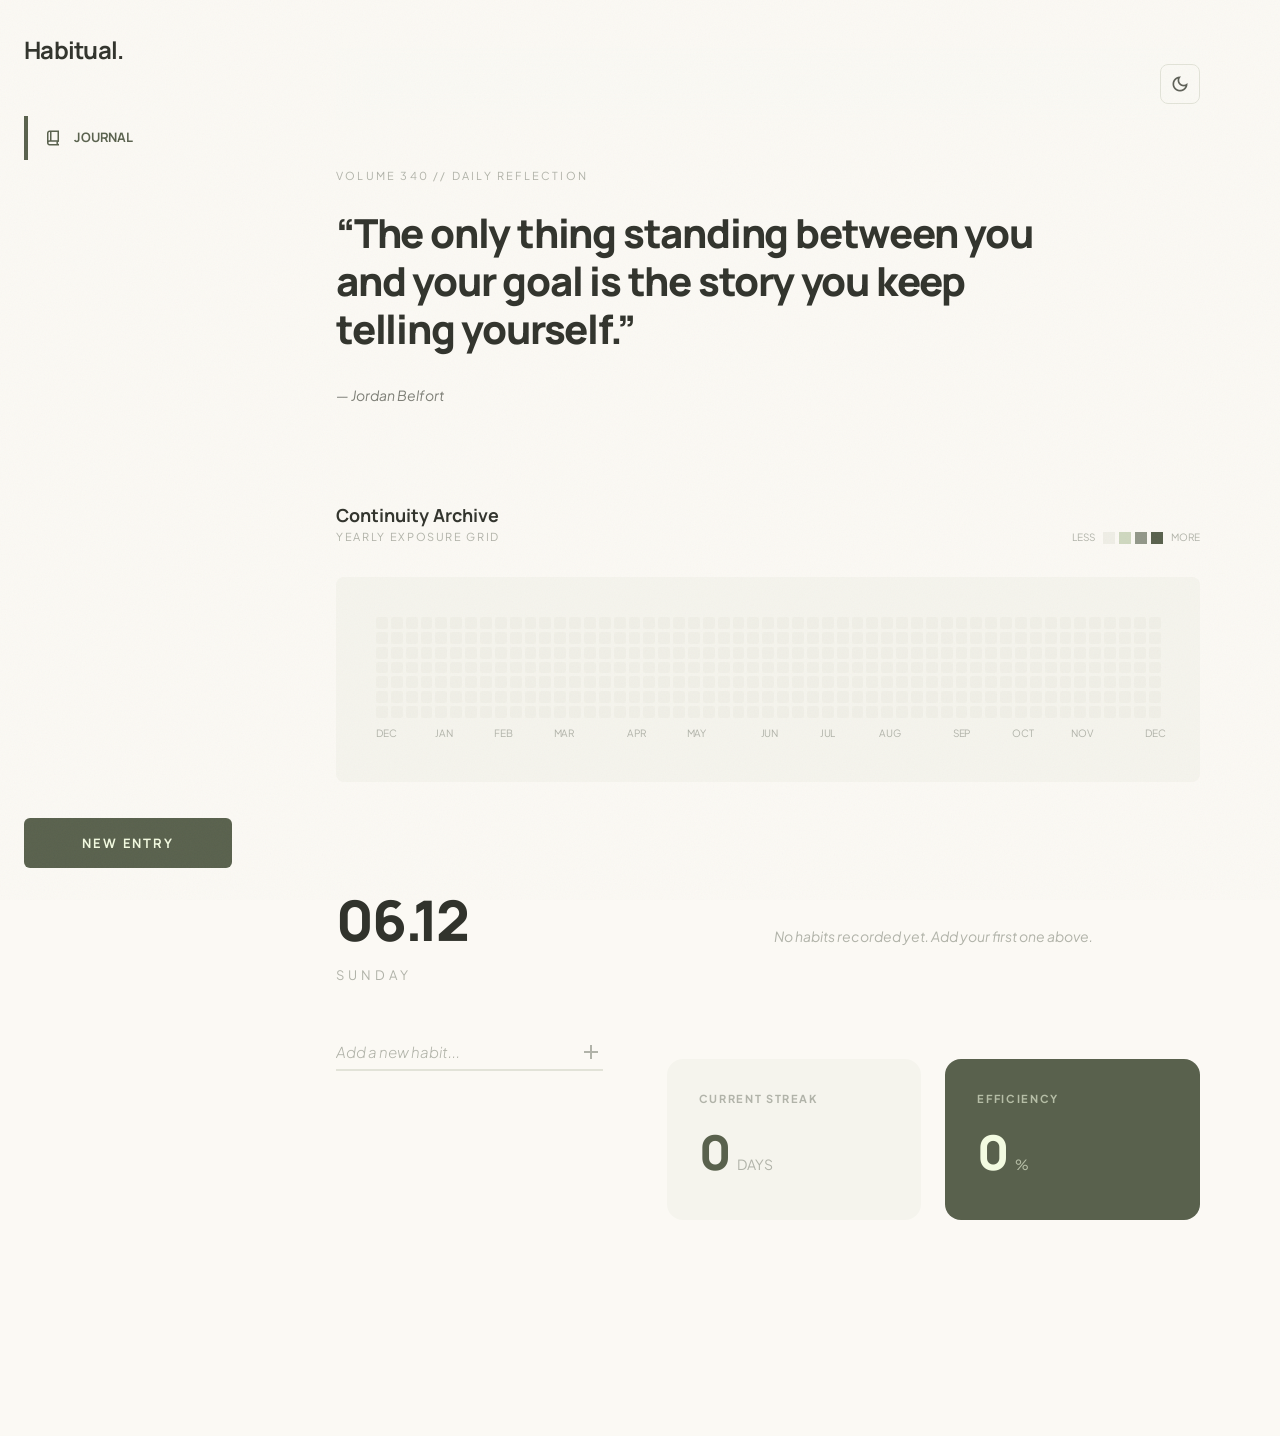
==== index.html @ 642d7d72 "Initial commit: Habitual habit tracker Light/dark mode web app with Analog Archivist design. Feature" ====
<!DOCTYPE html>
<html lang="en">
<head>
    <meta charset="UTF-8">
    <meta name="viewport" content="width=device-width, initial-scale=1.0">
    <title>Habitual</title>
    <link rel="preconnect" href="https://fonts.googleapis.com">
    <link rel="preconnect" href="https://fonts.gstatic.com" crossorigin>
    <link href="https://fonts.googleapis.com/css2?family=Manrope:wght@200;400;700;800&family=Plus+Jakarta+Sans:ital,wght@0,300;0,400;0,500;0,600;0,700;1,400&display=swap" rel="stylesheet">
    <link href="https://fonts.googleapis.com/css2?family=Material+Symbols+Outlined:wght,FILL@100..700,0..1&display=swap" rel="stylesheet">
    <link rel="stylesheet" href="css/style.css">
</head>
<body>
    <div class="film-grain"></div>

    <div class="layout">
        <!-- Sidebar -->
        <aside class="sidebar" id="sidebar">
            <div class="sidebar-brand">
                <h1 class="logo">Habitual.</h1>
            </div>
            <nav class="nav">
                <a href="#" class="nav-item active" data-view="journal">
                    <span class="material-symbols-outlined">book_2</span>
                    <span class="nav-label">Journal</span>
                </a>
            </nav>
            <div class="sidebar-footer">
                <button class="new-entry-btn" id="new-entry-btn">New Entry</button>
            </div>
        </aside>

        <!-- Main Content -->
        <main class="main">
            <!-- Top bar -->
            <header class="top-bar">
                <h1 class="mobile-logo">Habitual.</h1>
                <button class="theme-toggle" id="theme-toggle" aria-label="Toggle dark mode">
                    <span class="material-symbols-outlined" id="theme-icon">dark_mode</span>
                </button>
            </header>

            <!-- Section 1: Editorial Quote -->
            <section class="quote-section">
                <div class="quote-inner">
                    <span class="quote-label" id="quote-label"></span>
                    <h2 class="quote-text" id="quote-text"></h2>
                    <p class="quote-author" id="quote-author"></p>
                </div>
            </section>

            <!-- Section 2: Continuity Archive (Heatmap) -->
            <section class="archive-section">
                <div class="archive-header">
                    <div>
                        <h3 class="archive-title">Continuity Archive</h3>
                        <p class="archive-subtitle">Yearly Exposure Grid</p>
                    </div>
                    <div class="archive-legend">
                        <span class="legend-label">Less</span>
                        <div class="legend-boxes">
                            <div class="legend-box" data-level="0"></div>
                            <div class="legend-box" data-level="1"></div>
                            <div class="legend-box" data-level="2"></div>
                            <div class="legend-box" data-level="3"></div>
                        </div>
                        <span class="legend-label">More</span>
                    </div>
                </div>
                <div class="archive-card">
                    <div class="archive-grid-wrap">
                        <div class="archive-grid" id="activity-grid"></div>
                        <div class="archive-months" id="archive-months"></div>
                    </div>
                </div>
            </section>

            <!-- Section 3: Today's Tasks -->
            <section class="today-section">
                <div class="today-left">
                    <div class="today-left-sticky">
                        <h2 class="today-date" id="today-date"></h2>
                        <p class="today-day-label" id="today-day-label"></p>

                        <div class="input-group">
                            <form class="input-row" id="add-habit-form">
                                <input type="text" id="habit-input" class="habit-input" placeholder="Add a new habit..." maxlength="60" autocomplete="off">
                                <button type="submit" class="input-add-btn" aria-label="Add habit">
                                    <span class="material-symbols-outlined">add</span>
                                </button>
                            </form>
                        </div>
                    </div>
                </div>

                <div class="today-right">
                    <ul class="habit-list" id="habit-list"></ul>

                    <!-- Stat cards -->
                    <div class="stat-cards">
                        <div class="stat-card stat-card-streak">
                            <h4 class="stat-label">Current Streak</h4>
                            <div class="stat-value-row">
                                <span class="stat-number" id="stat-streak">0</span>
                                <span class="stat-unit">Days</span>
                            </div>
                        </div>
                        <div class="stat-card stat-card-efficiency">
                            <h4 class="stat-label">Efficiency</h4>
                            <div class="stat-value-row">
                                <span class="stat-number" id="stat-efficiency">0</span>
                                <span class="stat-unit">%</span>
                            </div>
                        </div>
                    </div>
                </div>
            </section>
        </main>
    </div>

    <!-- Mobile FAB -->
    <button class="mobile-fab" id="mobile-add-btn" aria-label="Add habit">
        <span class="material-symbols-outlined">add</span>
    </button>

    <script src="js/quotes.js"></script>
    <script src="js/storage.js"></script>
    <script src="js/app.js"></script>
</body>
</html>
---- css/style.css ----
/* ===================================
   HABITUAL — Analog Archivist
   Light theme / Earthy greens
   =================================== */

:root {
    --background: #fbf9f4;
    --surface: #fbf9f4;
    --surface-container-lowest: #ffffff;
    --surface-container-low: #f5f4ed;
    --surface-container: #efeee6;
    --surface-container-high: #e9e9df;
    --surface-container-highest: #e2e3d8;
    --surface-variant: #e2e3d8;
    --surface-dim: #d9dbcf;
    --on-background: #31332c;
    --on-surface: #31332c;
    --on-surface-variant: #5e6057;
    --primary: #59614d;
    --primary-dim: #4d5542;
    --primary-container: #dde6cd;
    --primary-fixed-dim: #cfd8bf;
    --on-primary: #f3fbe1;
    --on-primary-container: #4c5441;
    --secondary: #665e52;
    --secondary-container: #ece1d2;
    --secondary-dim: #5a5247;
    --on-secondary: #fff8f1;
    --on-secondary-container: #585145;
    --tertiary: #5f5f5f;
    --outline: #7a7c73;
    --outline-variant: #b1b3a9;
    --inverse-surface: #0e0e0c;
    --font-headline: 'Manrope', -apple-system, BlinkMacSystemFont, 'Segoe UI', system-ui, sans-serif;
    --font-body: 'Plus Jakarta Sans', -apple-system, BlinkMacSystemFont, 'Segoe UI', system-ui, sans-serif;
}

/* Dark theme overrides */
body.dark {
    --background: #111110;
    --surface: #111110;
    --surface-container-lowest: #0c0c0b;
    --surface-container-low: #1a1a18;
    --surface-container: #1f1f1c;
    --surface-container-high: #292926;
    --surface-container-highest: #343430;
    --surface-variant: #3a3a36;
    --surface-dim: #111110;
    --on-background: #e2e3d8;
    --on-surface: #e2e3d8;
    --on-surface-variant: #c5c7bc;
    --primary: #b0b99e;
    --primary-dim: #8d9578;
    --primary-container: #3a4230;
    --primary-fixed-dim: #6b7360;
    --on-primary: #272e1e;
    --on-primary-container: #dde6cd;
    --secondary: #d0c6b7;
    --secondary-container: #3e3830;
    --secondary-dim: #a09787;
    --on-secondary: #302a22;
    --on-secondary-container: #ece1d2;
    --tertiary: #c6c6c6;
    --outline: #8d8f86;
    --outline-variant: #5e6057;
    --inverse-surface: #e2e3d8;
    --header-blur: rgba(17, 17, 16, 0.8);
}

/* Theme toggle */
.theme-toggle {
    background: none;
    border: 1px solid var(--surface-variant);
    border-radius: 8px;
    color: var(--on-surface-variant);
    cursor: pointer;
    display: flex;
    align-items: center;
    justify-content: center;
    width: 40px;
    height: 40px;
    transition: color 0.2s ease, border-color 0.2s ease;
    padding: 0;
    position: relative;
    z-index: 100;
}

.theme-toggle:hover {
    color: var(--primary);
    border-color: var(--primary);
}

.theme-toggle .material-symbols-outlined {
    font-size: 1.25rem;
}

/* Theme fade transition on key surfaces */
.sidebar,
.top-bar,
.archive-card,
.habit-item,
.stat-card,
.mobile-fab,
.new-entry-btn,
.habit-check {
    transition: background-color 0.7s ease, color 0.7s ease, border-color 0.7s ease;
}

.logo,
.quote-text,
.quote-author,
.quote-label,
.today-date,
.today-day-label,
.archive-title,
.habit-name,
.stat-number,
.stat-label,
.stat-unit,
.nav-item {
    transition: color 0.7s ease;
}

/* Reset */
*, *::before, *::after {
    margin: 0;
    padding: 0;
    box-sizing: border-box;
}

html {
    font-size: 16px;
    -webkit-font-smoothing: antialiased;
    -moz-osx-font-smoothing: grayscale;
}

body {
    font-family: var(--font-body);
    background: var(--background);
    color: var(--on-surface);
    min-height: 100vh;
    line-height: 1.5;
    position: relative;
    overflow-x: hidden;
    transition: background-color 0.7s ease, color 0.7s ease;
}

::selection {
    background: var(--primary-container);
    color: var(--on-primary-container);
}

.material-symbols-outlined {
    font-variation-settings: "FILL" 0, "wght" 400, "GRAD" 0, "opsz" 24;
}

/* Film grain */
.film-grain {
    position: fixed;
    inset: 0;
    pointer-events: none;
    z-index: 9999;
    opacity: 0.04;
    background-image: url("data:image/svg+xml,%3Csvg viewBox='0 0 512 512' xmlns='http://www.w3.org/2000/svg'%3E%3Cfilter id='noise'%3E%3CfeTurbulence type='fractalNoise' baseFrequency='0.75' numOctaves='4' stitchTiles='stitch'/%3E%3C/filter%3E%3Crect width='100%25' height='100%25' filter='url(%23noise)'/%3E%3C/svg%3E");
    background-repeat: repeat;
    background-size: 512px 512px;
}

/* ===================================
   Layout
   =================================== */

.layout {
    display: flex;
    min-height: 100vh;
}

/* ===================================
   Sidebar
   =================================== */

.sidebar {
    display: none;
    flex-direction: column;
    width: 256px;
    height: 100vh;
    background: var(--surface);
    padding: 32px 24px;
    position: sticky;
    top: 0;
}

.sidebar-brand {
    margin-bottom: 48px;
}

.logo {
    font-family: var(--font-headline);
    font-size: 1.5rem;
    font-weight: 700;
    letter-spacing: -0.03em;
    color: var(--on-background);
}


.nav {
    display: flex;
    flex-direction: column;
    gap: 2px;
    flex-grow: 1;
}

.nav-item {
    display: flex;
    align-items: center;
    gap: 12px;
    padding: 12px 20px;
    text-decoration: none;
    font-family: var(--font-headline);
    font-size: 0.8125rem;
    font-weight: 500;
    letter-spacing: -0.01em;
    text-transform: uppercase;
    color: var(--on-surface-variant);
    transition: color 0.2s ease, background 0.2s ease;
    border-left: 4px solid transparent;
}

.nav-item .material-symbols-outlined {
    font-size: 1.125rem;
}

.nav-item:hover {
    background: var(--surface-container-high);
    color: var(--on-background);
}

.nav-item.active {
    color: var(--primary);
    font-weight: 700;
    border-left-color: var(--primary);
    padding-left: 16px;
}

.sidebar-footer {
    margin-top: auto;
}

.new-entry-btn {
    width: 100%;
    background: var(--primary);
    color: var(--on-primary);
    border: none;
    padding: 16px;
    border-radius: 6px;
    font-family: var(--font-headline);
    font-size: 0.8125rem;
    font-weight: 700;
    letter-spacing: 0.15em;
    text-transform: uppercase;
    cursor: pointer;
    transition: transform 0.15s ease;
}

.new-entry-btn:active {
    transform: scale(0.95);
}

/* ===================================
   Main Content
   =================================== */

.main {
    flex: 1;
    padding: 48px 32px 120px;
    max-width: 1100px;
    margin: 0 auto;
    overflow-x: hidden;
}

/* ===================================
   Top Bar
   =================================== */

.top-bar {
    display: flex;
    justify-content: space-between;
    align-items: center;
    margin-bottom: 48px;
    position: sticky;
    top: 0;
    background: var(--header-blur, rgba(251, 249, 244, 0.8));
    backdrop-filter: blur(12px);
    z-index: 50;
    padding: 16px 0;
}

.mobile-logo {
    font-family: var(--font-headline);
    font-weight: 800;
    color: var(--on-background);
}

/* ===================================
   Quote Section
   =================================== */

.quote-section {
    margin-bottom: 96px;
    margin-top: 48px;
}

.quote-inner {
    max-width: 720px;
}

.quote-label {
    display: block;
    font-family: var(--font-body);
    font-size: 0.6875rem;
    text-transform: uppercase;
    letter-spacing: 0.2em;
    color: var(--outline-variant);
    margin-bottom: 24px;
}

.quote-text {
    font-family: var(--font-headline);
    font-size: 2.5rem;
    font-weight: 800;
    color: var(--on-background);
    line-height: 1.2;
    letter-spacing: -0.03em;
}

.quote-text .highlight {
    color: var(--primary);
    font-style: italic;
}

.quote-author {
    margin-top: 32px;
    font-family: var(--font-body);
    font-size: 0.875rem;
    color: var(--on-surface-variant);
    font-style: italic;
    opacity: 0.8;
}

/* ===================================
   Continuity Archive (Heatmap)
   =================================== */

.archive-section {
    margin-bottom: 96px;
}

.archive-header {
    display: flex;
    justify-content: space-between;
    align-items: flex-end;
    margin-bottom: 32px;
}

.archive-title {
    font-family: var(--font-headline);
    font-size: 1.125rem;
    font-weight: 700;
    color: var(--on-background);
}

.archive-subtitle {
    font-family: var(--font-body);
    font-size: 0.6875rem;
    text-transform: uppercase;
    letter-spacing: 0.15em;
    color: var(--outline-variant);
}

.archive-legend {
    display: flex;
    align-items: center;
    gap: 8px;
}

.legend-label {
    font-family: var(--font-body);
    font-size: 0.625rem;
    text-transform: uppercase;
    color: var(--outline-variant);
}

.legend-boxes {
    display: flex;
    gap: 4px;
}

.legend-box {
    width: 12px;
    height: 12px;
    transition: background-color 0.7s ease;
}

.legend-box[data-level="0"] { background: var(--surface-container); }
.legend-box[data-level="1"] { background: var(--primary-fixed-dim); }
.legend-box[data-level="2"] { background: var(--primary-dim); opacity: 0.6; }
.legend-box[data-level="3"] { background: var(--primary); }

.archive-card {
    background: var(--surface-container-low);
    padding: 24px 40px;
    border-radius: 8px;
    overflow-x: auto;
}

.archive-grid-wrap {
    min-width: 700px;
}

.archive-grid {
    display: grid;
    grid-template-rows: repeat(7, 1fr);
    grid-auto-flow: column;
    grid-auto-columns: 1fr;
    gap: 3px;
}

.activity-cell {
    aspect-ratio: 1;
    border-radius: 2px;
    opacity: 0.9;
    transition: opacity 0.15s ease, background-color 0.7s ease;
    cursor: crosshair;
    position: relative;
}

.activity-cell:hover {
    opacity: 1;
    z-index: 20;
}

.activity-cell[data-level="0"] { background: var(--surface-container); }
.activity-cell[data-level="1"] { background: var(--primary-fixed-dim); }
.activity-cell[data-level="2"] { background: var(--primary-dim); opacity: 0.6; }
.activity-cell[data-level="2"]:hover { opacity: 0.8; }
.activity-cell[data-level="3"] { background: var(--primary); }

/* Tooltip */
.activity-cell::after {
    content: attr(data-tooltip);
    position: absolute;
    bottom: calc(100% + 6px);
    left: 50%;
    transform: translateX(-50%);
    background: var(--inverse-surface);
    color: var(--surface);
    font-size: 0.625rem;
    font-family: var(--font-body);
    padding: 4px 8px;
    border-radius: 4px;
    white-space: nowrap;
    opacity: 0;
    pointer-events: none;
    transition: opacity 0.15s ease;
    z-index: 10;
}

.activity-cell:hover::after {
    opacity: 1;
}

.archive-months {
    position: relative;
    height: 16px;
    margin-top: 8px;
    font-family: var(--font-body);
    font-size: 0.625rem;
    text-transform: uppercase;
    letter-spacing: -0.02em;
    color: var(--outline-variant);
}

/* ===================================
   Today Section
   =================================== */

.today-section {
    display: grid;
    grid-template-columns: 1fr;
    gap: 64px;
    margin-bottom: 96px;
}

.today-left-sticky {
    position: sticky;
    top: 96px;
}

.today-date {
    font-family: var(--font-headline);
    font-size: 3.5rem;
    font-weight: 900;
    color: var(--on-background);
    letter-spacing: -0.04em;
    margin-bottom: 4px;
}

.today-day-label {
    font-family: var(--font-body);
    font-size: 0.8125rem;
    text-transform: uppercase;
    letter-spacing: 0.3em;
    color: var(--outline-variant);
    margin-bottom: 48px;
}

/* Input group */
.input-group {
    margin-bottom: 32px;
}


.input-row {
    display: flex;
    align-items: center;
    position: relative;
}

.habit-input {
    width: 100%;
    background: transparent;
    border: none;
    border-bottom: 2px solid var(--surface-variant);
    padding: 8px 32px 8px 0;
    font-family: var(--font-body);
    font-size: 0.9375rem;
    color: var(--on-background);
    outline: none;
    transition: border-color 0.2s ease;
}

.habit-input::placeholder {
    color: var(--outline-variant);
    font-weight: 300;
    font-style: italic;
}

.habit-input:focus {
    border-bottom-color: var(--primary);
}

.input-add-btn {
    position: absolute;
    right: 0;
    top: 50%;
    transform: translateY(-50%);
    background: none;
    border: none;
    cursor: pointer;
    color: var(--outline-variant);
    transition: color 0.15s ease;
    padding: 0;
    display: flex;
}

.input-add-btn:hover,
.habit-input:focus ~ .input-add-btn {
    color: var(--primary);
}


/* ===================================
   Habit List
   =================================== */

.habit-list {
    list-style: none;
    display: flex;
    flex-direction: column;
    gap: 12px;
    margin-bottom: 24px;
}

.habit-item {
    display: flex;
    align-items: center;
    justify-content: space-between;
    padding: 20px;
    background: var(--surface-container-highest);
    border-radius: 8px;
    transition: transform 0.2s ease;
    cursor: grab;
    user-select: none;
}

.habit-item:hover {
    transform: translateX(4px);
}

.habit-item.dragging {
    opacity: 0.4;
    transform: scale(0.98);
}

.habit-item.drag-over {
    box-shadow: inset 0 -2px 0 var(--primary);
}

.habit-item-left {
    display: flex;
    align-items: center;
    gap: 24px;
    flex: 1;
    min-width: 0;
}

.habit-check {
    flex-shrink: 0;
    width: 24px;
    height: 24px;
    border: 2px solid var(--primary);
    border-radius: 4px;
    background: transparent;
    cursor: pointer;
    display: flex;
    align-items: center;
    justify-content: center;
    transition: all 0.15s ease;
    padding: 0;
    color: var(--primary);
}

.habit-check .material-symbols-outlined {
    font-size: 1.125rem;
    transform: scale(0);
    transition: transform 0.15s ease;
}

.habit-item:hover .habit-check .material-symbols-outlined {
    transform: scale(1);
}

.habit-check:active {
    transform: scale(0.9);
}

.habit-item.completed .habit-check {
    background: var(--primary);
    border-color: var(--primary);
    color: var(--on-primary);
}

.habit-item.completed .habit-check .material-symbols-outlined {
    transform: scale(1);
}

.habit-name {
    font-family: var(--font-headline);
    font-size: 1.0625rem;
    font-weight: 600;
    color: var(--on-background);
    letter-spacing: -0.01em;
    white-space: nowrap;
    overflow: hidden;
    text-overflow: ellipsis;
}

.habit-item.completed .habit-name {
    text-decoration: line-through;
    opacity: 0.6;
    font-style: italic;
}

.habit-item.completed {
    background: var(--secondary-container);
    opacity: 0.8;
}

.habit-item.completed:hover {
    transform: none;
}

.habit-item-right {
    display: flex;
    align-items: center;
    gap: 8px;
    flex-shrink: 0;
}

.habit-badge {
    font-family: var(--font-body);
    font-size: 0.625rem;
    text-transform: uppercase;
    letter-spacing: 0.15em;
    padding: 4px 8px;
    border-radius: 4px;
}

.habit-badge-streak {
    color: var(--outline-variant);
    background: var(--surface-container-low);
}

.habit-badge-done {
    color: var(--primary);
    font-weight: 700;
}

.habit-delete {
    background: none;
    border: none;
    color: var(--outline-variant);
    cursor: pointer;
    font-size: 1.2rem;
    padding: 0 4px;
    opacity: 0;
    transition: opacity 0.15s ease, color 0.15s ease;
    display: flex;
    align-items: center;
}

.habit-item:hover .habit-delete {
    opacity: 1;
}

.habit-delete:hover {
    color: var(--on-background);
}

/* ===================================
   Stat Cards
   =================================== */

.stat-cards {
    display: flex;
    gap: 24px;
    margin-top: 64px;
}

.stat-card {
    flex: 1;
    padding: 32px;
    border-radius: 16px;
    position: relative;
    overflow: hidden;
}

.stat-card-streak {
    background: var(--surface-container-low);
}

.stat-card-efficiency {
    background: var(--primary);
    color: var(--on-primary);
}

.stat-label {
    font-family: var(--font-body);
    font-size: 0.6875rem;
    text-transform: uppercase;
    letter-spacing: 0.15em;
    margin-bottom: 8px;
}

.stat-card-streak .stat-label {
    color: var(--outline-variant);
}

.stat-card-efficiency .stat-label {
    color: var(--on-primary);
    opacity: 0.6;
}

.stat-value-row {
    display: flex;
    align-items: baseline;
    gap: 8px;
}

.stat-number {
    font-family: var(--font-headline);
    font-size: 3rem;
    font-weight: 900;
    letter-spacing: -0.04em;
}

.stat-card-streak .stat-number {
    color: var(--primary);
}

.stat-unit {
    font-family: var(--font-body);
    font-size: 0.875rem;
    text-transform: uppercase;
}

.stat-card-streak .stat-unit {
    color: var(--outline-variant);
}

.stat-card-efficiency .stat-unit {
    opacity: 0.6;
}

/* ===================================
   Empty state
   =================================== */

.empty-state {
    text-align: center;
    padding: 48px 24px;
    color: var(--outline-variant);
    font-size: 0.875rem;
    font-style: italic;
}

/* ===================================
   Mobile FAB
   =================================== */

.mobile-fab {
    display: flex;
    position: fixed;
    bottom: 24px;
    right: 24px;
    width: 56px;
    height: 56px;
    border-radius: 50%;
    background: var(--primary);
    color: var(--on-primary);
    border: none;
    align-items: center;
    justify-content: center;
    cursor: pointer;
    box-shadow: 0 4px 12px rgba(0, 0, 0, 0.15);
    transition: transform 0.15s ease;
    z-index: 50;
}

.mobile-fab:active {
    transform: scale(0.9);
}

.mobile-fab .material-symbols-outlined {
    font-size: 1.5rem;
}

/* ===================================
   Scrollbar
   =================================== */

::-webkit-scrollbar {
    width: 8px;
    height: 8px;
}

::-webkit-scrollbar-track {
    background: transparent;
}

::-webkit-scrollbar-thumb {
    background: var(--outline-variant);
    border-radius: 2px;
}

/* ===================================
   Focus
   =================================== */

:focus-visible {
    outline: 2px solid var(--primary);
    outline-offset: 2px;
}

/* ===================================
   Desktop (768px+)
   =================================== */

@media (min-width: 768px) {
    .sidebar {
        display: flex;
    }

    .mobile-logo {
        display: none;
    }

    .top-bar {
        justify-content: flex-end;
    }

    .mobile-fab {
        display: none;
    }

    .main {
        padding: 48px 80px 120px;
    }

    .quote-section {
        margin-top: 48px;
    }

    .today-section {
        grid-template-columns: 4fr 8fr;
    }

    .archive-card {
        padding: 40px;
    }
}

/* ===================================
   Utilities
   =================================== */

.hidden {
    display: none !important;
}

/* Dark mode grain boost */
body.dark .film-grain {
    opacity: 0.06;
    mix-blend-mode: overlay;
}
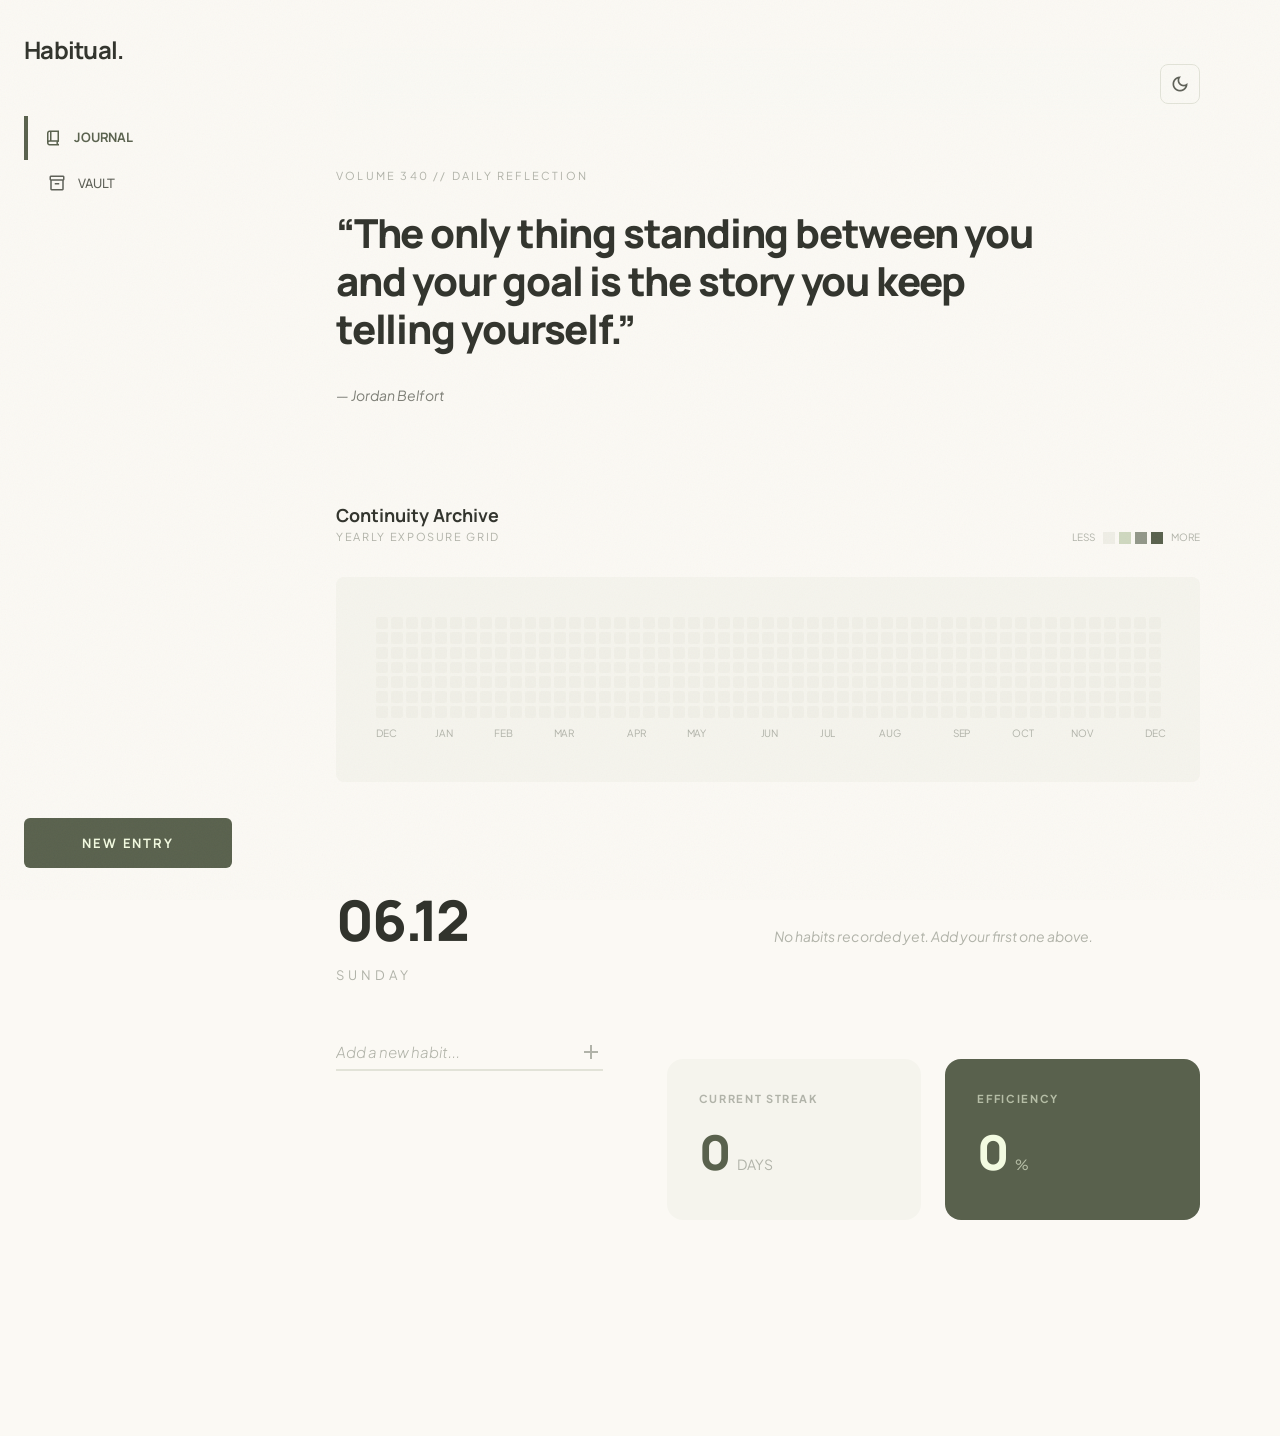
==== commit a69dc98e: "Add Vault (archived habits), hamburger menu, and confirmation modal - Habits persist daily and can o" ====
--- a/index.html
+++ b/index.html
@@ -8,6 +8,8 @@
     <link rel="preconnect" href="https://fonts.gstatic.com" crossorigin>
     <link href="https://fonts.googleapis.com/css2?family=Manrope:wght@200;400;700;800&family=Plus+Jakarta+Sans:ital,wght@0,300;0,400;0,500;0,600;0,700;1,400&display=swap" rel="stylesheet">
     <link href="https://fonts.googleapis.com/css2?family=Material+Symbols+Outlined:wght,FILL@100..700,0..1&display=swap" rel="stylesheet">
+    <link rel="icon" type="image/svg+xml" href="assets/favicon-light.svg" media="(prefers-color-scheme: light)">
+    <link rel="icon" type="image/svg+xml" href="assets/favicon-dark.svg" media="(prefers-color-scheme: dark)">
     <link rel="stylesheet" href="css/style.css">
 </head>
 <body>
@@ -24,6 +26,10 @@
                     <span class="material-symbols-outlined">book_2</span>
                     <span class="nav-label">Journal</span>
                 </a>
+                <a href="#" class="nav-item" data-view="archive">
+                    <span class="material-symbols-outlined">inventory_2</span>
+                    <span class="nav-label">Vault</span>
+                </a>
             </nav>
             <div class="sidebar-footer">
                 <button class="new-entry-btn" id="new-entry-btn">New Entry</button>
@@ -34,11 +40,19 @@
         <main class="main">
             <!-- Top bar -->
             <header class="top-bar">
-                <h1 class="mobile-logo">Habitual.</h1>
+                <div class="top-bar-left">
+                    <button class="hamburger" id="hamburger" aria-label="Open menu">
+                        <span class="material-symbols-outlined">menu</span>
+                    </button>
+                    <h1 class="mobile-logo">Habitual.</h1>
+                </div>
                 <button class="theme-toggle" id="theme-toggle" aria-label="Toggle dark mode">
                     <span class="material-symbols-outlined" id="theme-icon">dark_mode</span>
                 </button>
             </header>
+
+            <!-- Mobile sidebar overlay -->
+            <div class="mobile-sidebar-backdrop hidden" id="mobile-sidebar-backdrop"></div>
 
             <!-- Section 1: Editorial Quote -->
             <section class="quote-section">
@@ -115,7 +129,25 @@
                     </div>
                 </div>
             </section>
+            <!-- Archive View -->
+            <section class="archive-view hidden" id="view-archive">
+                <h2 class="section-title">The Vault</h2>
+                <p class="archive-view-desc">Habits here are paused. Restore them to your journal or remove permanently.</p>
+                <ul class="archived-list" id="archived-list"></ul>
+            </section>
         </main>
+    </div>
+
+    <!-- Delete confirmation modal -->
+    <div class="modal-backdrop hidden" id="delete-modal">
+        <div class="modal">
+            <h3 class="modal-title">Delete permanently?</h3>
+            <p class="modal-body">This habit and its history will be removed forever. This cannot be undone.</p>
+            <div class="modal-actions">
+                <button class="modal-btn modal-btn-cancel" id="modal-cancel">Cancel</button>
+                <button class="modal-btn modal-btn-confirm" id="modal-confirm">Delete</button>
+            </div>
+        </div>
     </div>
 
     <!-- Mobile FAB -->
--- a/css/style.css
+++ b/css/style.css
@@ -180,14 +180,18 @@
    =================================== */
 
 .sidebar {
-    display: none;
+    display: flex;
     flex-direction: column;
     width: 256px;
     height: 100vh;
     background: var(--surface);
     padding: 32px 24px;
-    position: sticky;
+    position: fixed;
     top: 0;
+    left: 0;
+    z-index: 100;
+    transform: translateX(-100%);
+    transition: transform 0.25s ease;
 }
 
 .sidebar-brand {
@@ -295,10 +299,48 @@
     padding: 16px 0;
 }
 
+.top-bar-left {
+    display: flex;
+    align-items: center;
+    gap: 12px;
+}
+
+.hamburger {
+    background: none;
+    border: none;
+    color: var(--on-surface-variant);
+    cursor: pointer;
+    display: flex;
+    align-items: center;
+    justify-content: center;
+    padding: 0;
+}
+
+.hamburger .material-symbols-outlined {
+    font-size: 1.5rem;
+}
+
 .mobile-logo {
     font-family: var(--font-headline);
     font-weight: 800;
     color: var(--on-background);
+}
+
+/* Mobile sidebar overlay */
+.mobile-sidebar-backdrop {
+    position: fixed;
+    inset: 0;
+    background: rgba(0, 0, 0, 0.5);
+    z-index: 99;
+    backdrop-filter: blur(2px);
+}
+
+.mobile-sidebar-backdrop.hidden {
+    display: none;
+}
+
+.sidebar.mobile-open {
+    transform: translateX(0);
 }
 
 /* ===================================
@@ -878,7 +920,12 @@
 
 @media (min-width: 768px) {
     .sidebar {
-        display: flex;
+        position: sticky;
+        transform: none;
+    }
+
+    .hamburger {
+        display: none;
     }
 
     .mobile-logo {
@@ -916,6 +963,189 @@
 
 .hidden {
     display: none !important;
+}
+
+/* ===================================
+   Archive View
+   =================================== */
+
+.archive-view {
+    max-width: 640px;
+}
+
+.archive-view .section-title {
+    font-family: var(--font-headline);
+    font-size: 1.125rem;
+    font-weight: 700;
+    color: var(--on-background);
+    text-transform: none;
+    letter-spacing: -0.01em;
+    margin-bottom: 8px;
+}
+
+.archive-view-desc {
+    font-size: 0.8125rem;
+    color: var(--outline-variant);
+    margin-bottom: 32px;
+}
+
+.archived-list {
+    list-style: none;
+    display: flex;
+    flex-direction: column;
+    gap: 10px;
+}
+
+.archived-item {
+    display: flex;
+    align-items: center;
+    justify-content: space-between;
+    padding: 16px 20px;
+    background: var(--surface-container-low);
+    border-radius: 8px;
+    transition: background-color 0.7s ease;
+}
+
+.archived-item-left {
+    display: flex;
+    flex-direction: column;
+    gap: 2px;
+    min-width: 0;
+}
+
+.archived-item-name {
+    font-family: var(--font-headline);
+    font-size: 0.95rem;
+    font-weight: 600;
+    color: var(--on-background);
+    letter-spacing: -0.01em;
+}
+
+.archived-item-meta {
+    font-size: 0.6875rem;
+    color: var(--outline-variant);
+}
+
+.archived-item-actions {
+    display: flex;
+    align-items: center;
+    gap: 8px;
+    flex-shrink: 0;
+}
+
+.archived-btn {
+    background: none;
+    border: 1px solid var(--surface-variant);
+    border-radius: 6px;
+    cursor: pointer;
+    display: flex;
+    align-items: center;
+    justify-content: center;
+    width: 32px;
+    height: 32px;
+    padding: 0;
+    color: var(--on-surface-variant);
+    transition: color 0.15s ease, border-color 0.15s ease;
+}
+
+.archived-btn:hover {
+    color: var(--primary);
+    border-color: var(--primary);
+}
+
+.archived-btn-delete:hover {
+    color: #b44;
+    border-color: #b44;
+}
+
+.archived-btn .material-symbols-outlined {
+    font-size: 1.125rem;
+}
+
+.archived-empty {
+    text-align: center;
+    padding: 48px 24px;
+    color: var(--outline-variant);
+    font-size: 0.875rem;
+    font-style: italic;
+}
+
+/* ===================================
+   Confirmation Modal
+   =================================== */
+
+.modal-backdrop {
+    position: fixed;
+    inset: 0;
+    background: rgba(0, 0, 0, 0.5);
+    display: flex;
+    align-items: center;
+    justify-content: center;
+    z-index: 10000;
+    backdrop-filter: blur(4px);
+}
+
+.modal-backdrop.hidden {
+    display: none;
+}
+
+.modal {
+    background: var(--surface-container-lowest);
+    border-radius: 12px;
+    padding: 32px;
+    max-width: 400px;
+    width: 90%;
+    box-shadow: 0 16px 48px rgba(0, 0, 0, 0.2);
+}
+
+.modal-title {
+    font-family: var(--font-headline);
+    font-size: 1.125rem;
+    font-weight: 700;
+    color: var(--on-background);
+    margin-bottom: 12px;
+}
+
+.modal-body {
+    font-size: 0.875rem;
+    color: var(--on-surface-variant);
+    line-height: 1.6;
+    margin-bottom: 24px;
+}
+
+.modal-actions {
+    display: flex;
+    gap: 12px;
+    justify-content: flex-end;
+}
+
+.modal-btn {
+    padding: 10px 20px;
+    border-radius: 6px;
+    font-family: var(--font-headline);
+    font-size: 0.8125rem;
+    font-weight: 600;
+    cursor: pointer;
+    transition: transform 0.1s ease;
+    border: none;
+}
+
+.modal-btn:active {
+    transform: scale(0.95);
+}
+
+.modal-btn-cancel {
+    background: var(--surface-container-high);
+    color: var(--on-surface);
+}
+
+.modal-btn-confirm {
+    background: #b44;
+    color: #fff;
+}
+
+.modal-btn-confirm:hover {
+    background: #c55;
 }
 
 /* Dark mode grain boost */
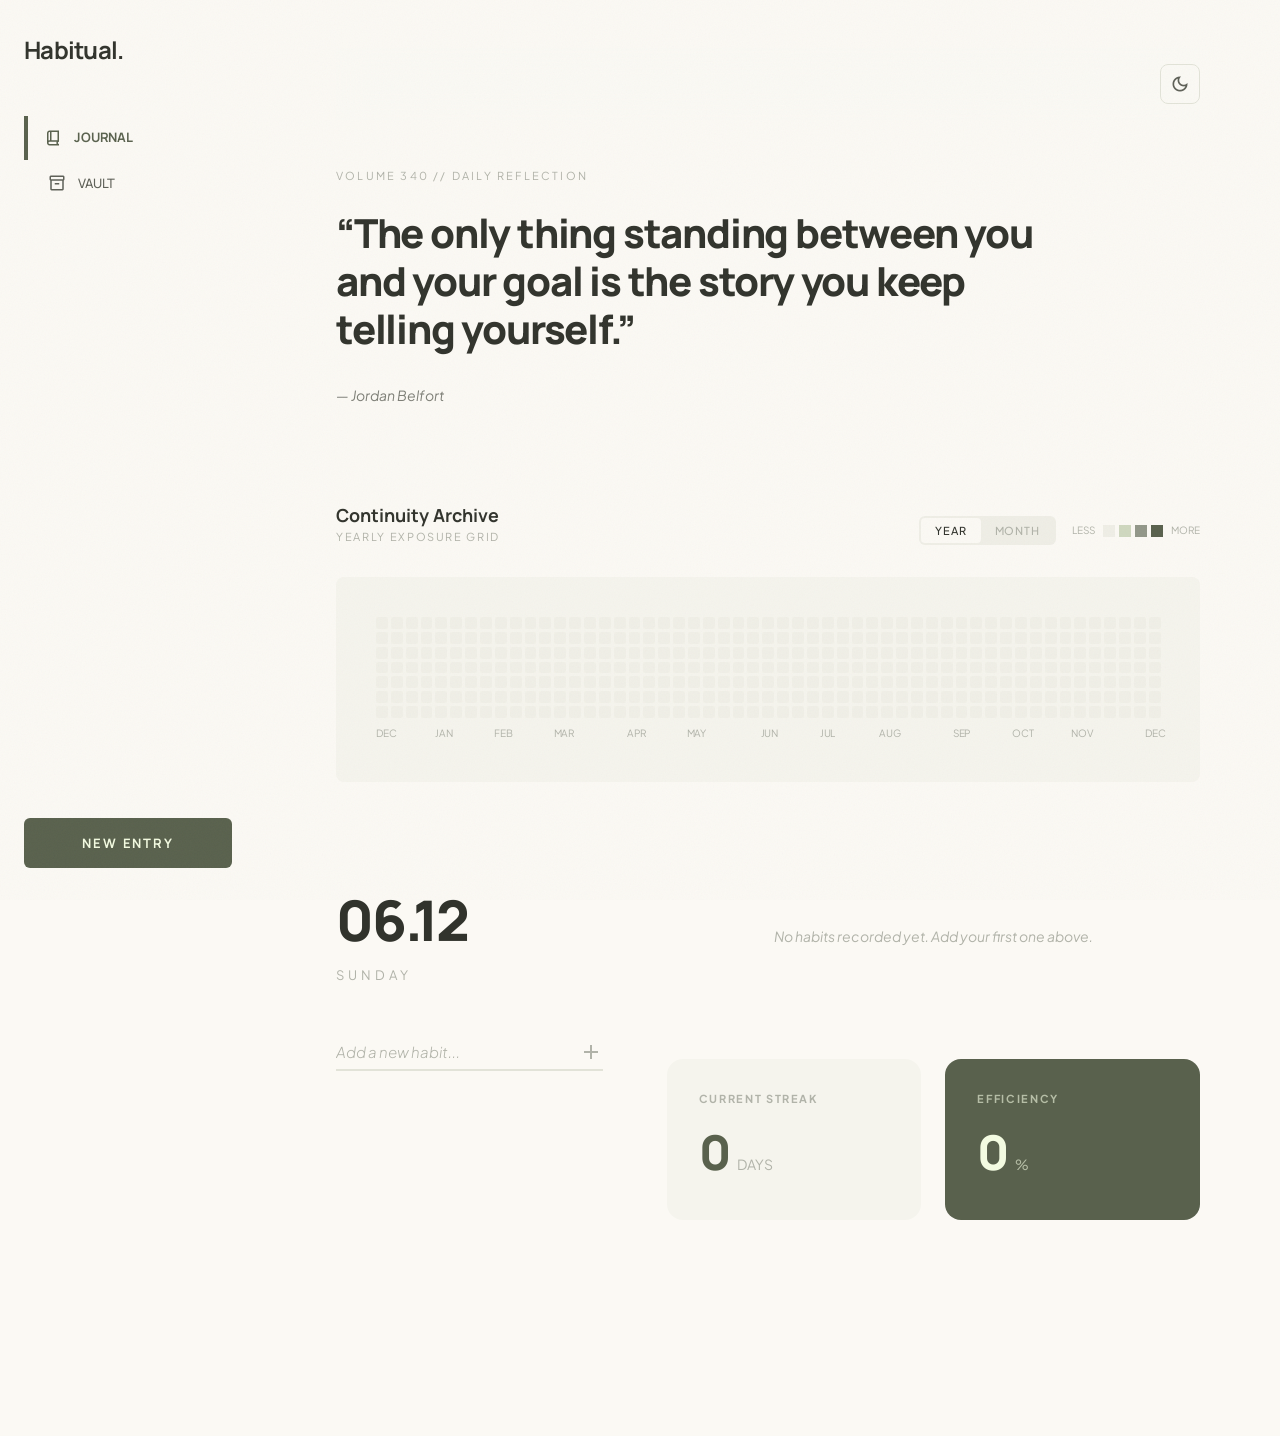
==== commit 7d8d76f5: "Add year/month archive toggle and scope hover effects to hover-capable devices Co-Authored-By: Claud" ====
--- a/index.html
+++ b/index.html
@@ -11,6 +11,8 @@
     <link rel="icon" type="image/svg+xml" href="assets/favicon-light.svg" media="(prefers-color-scheme: light)">
     <link rel="icon" type="image/svg+xml" href="assets/favicon-dark.svg" media="(prefers-color-scheme: dark)">
     <link rel="stylesheet" href="css/style.css">
+    <link rel="manifest" href="manifest.json">
+    <meta name="theme-color" content="#59614d">
 </head>
 <body>
     <div class="film-grain"></div>
@@ -64,21 +66,27 @@
             </section>
 
             <!-- Section 2: Continuity Archive (Heatmap) -->
-            <section class="archive-section">
+            <section class="archive-section" data-mode="year">
                 <div class="archive-header">
                     <div>
                         <h3 class="archive-title">Continuity Archive</h3>
-                        <p class="archive-subtitle">Yearly Exposure Grid</p>
+                        <p class="archive-subtitle" id="archive-subtitle">Yearly Exposure Grid</p>
                     </div>
-                    <div class="archive-legend">
-                        <span class="legend-label">Less</span>
-                        <div class="legend-boxes">
-                            <div class="legend-box" data-level="0"></div>
-                            <div class="legend-box" data-level="1"></div>
-                            <div class="legend-box" data-level="2"></div>
-                            <div class="legend-box" data-level="3"></div>
+                    <div class="archive-header-right">
+                        <div class="archive-toggle" role="group" aria-label="Activity range">
+                            <button type="button" class="archive-toggle-btn active" data-mode="year">Year</button>
+                            <button type="button" class="archive-toggle-btn" data-mode="month">Month</button>
                         </div>
-                        <span class="legend-label">More</span>
+                        <div class="archive-legend">
+                            <span class="legend-label">Less</span>
+                            <div class="legend-boxes">
+                                <div class="legend-box" data-level="0"></div>
+                                <div class="legend-box" data-level="1"></div>
+                                <div class="legend-box" data-level="2"></div>
+                                <div class="legend-box" data-level="3"></div>
+                            </div>
+                            <span class="legend-label">More</span>
+                        </div>
                     </div>
                 </div>
                 <div class="archive-card">
@@ -157,6 +165,12 @@
 
     <script src="js/quotes.js"></script>
     <script src="js/storage.js"></script>
+    <script src="js/sync.js"></script>
     <script src="js/app.js"></script>
+    <script>
+        if ('serviceWorker' in navigator) {
+            navigator.serviceWorker.register('/sw.js');
+        }
+    </script>
 </body>
 </html>
--- a/css/style.css
+++ b/css/style.css
@@ -31,6 +31,9 @@
     --outline: #7a7c73;
     --outline-variant: #b1b3a9;
     --inverse-surface: #0e0e0c;
+    --error: #b44;
+    --error-hover: #c55;
+    --on-error: #fff;
     --font-headline: 'Manrope', -apple-system, BlinkMacSystemFont, 'Segoe UI', system-ui, sans-serif;
     --font-body: 'Plus Jakarta Sans', -apple-system, BlinkMacSystemFont, 'Segoe UI', system-ui, sans-serif;
 }
@@ -64,6 +67,9 @@
     --outline: #8d8f86;
     --outline-variant: #5e6057;
     --inverse-surface: #e2e3d8;
+    --error: #cf6679;
+    --error-hover: #e07a8e;
+    --on-error: #1a1a18;
     --header-blur: rgba(17, 17, 16, 0.8);
 }
 
@@ -399,9 +405,49 @@
 
 .archive-header {
     display: flex;
+    flex-wrap: wrap;
     justify-content: space-between;
     align-items: flex-end;
+    gap: 16px;
     margin-bottom: 32px;
+}
+
+.archive-header-right {
+    display: flex;
+    flex-wrap: wrap;
+    align-items: center;
+    gap: 16px;
+}
+
+.archive-toggle {
+    display: flex;
+    background: var(--surface-container);
+    border-radius: 6px;
+    padding: 2px;
+}
+
+.archive-toggle-btn {
+    font-family: var(--font-body);
+    font-size: 0.6875rem;
+    font-weight: 500;
+    text-transform: uppercase;
+    letter-spacing: 0.08em;
+    padding: 6px 14px;
+    border: none;
+    background: transparent;
+    color: var(--outline-variant);
+    cursor: pointer;
+    border-radius: 4px;
+    transition: background-color 0.7s ease, color 0.7s ease;
+}
+
+.archive-toggle-btn.active {
+    background: var(--surface);
+    color: var(--on-background);
+}
+
+.archive-toggle-btn:not(.active):hover {
+    color: var(--on-background);
 }
 
 .archive-title {
@@ -522,6 +568,20 @@
     color: var(--outline-variant);
 }
 
+.archive-section[data-mode="month"] .archive-grid-wrap {
+    min-width: 0;
+}
+
+.archive-section[data-mode="month"] .archive-grid {
+    grid-template-rows: repeat(7, 14px);
+    grid-auto-columns: 14px;
+    justify-content: start;
+}
+
+.archive-section[data-mode="month"] .archive-months {
+    display: none;
+}
+
 /* ===================================
    Today Section
    =================================== */
@@ -541,7 +601,7 @@
 .today-date {
     font-family: var(--font-headline);
     font-size: 3.5rem;
-    font-weight: 900;
+    font-weight: 800;
     color: var(--on-background);
     letter-spacing: -0.04em;
     margin-bottom: 4px;
@@ -635,10 +695,6 @@
     user-select: none;
 }
 
-.habit-item:hover {
-    transform: translateX(4px);
-}
-
 .habit-item.dragging {
     opacity: 0.4;
     transform: scale(0.98);
@@ -676,10 +732,6 @@
     font-size: 1.125rem;
     transform: scale(0);
     transition: transform 0.15s ease;
-}
-
-.habit-item:hover .habit-check .material-symbols-outlined {
-    transform: scale(1);
 }
 
 .habit-check:active {
@@ -718,10 +770,6 @@
     opacity: 0.8;
 }
 
-.habit-item.completed:hover {
-    transform: none;
-}
-
 .habit-item-right {
     display: flex;
     align-items: center;
@@ -755,18 +803,36 @@
     cursor: pointer;
     font-size: 1.2rem;
     padding: 0 4px;
-    opacity: 0;
+    opacity: 1;
     transition: opacity 0.15s ease, color 0.15s ease;
     display: flex;
     align-items: center;
 }
 
-.habit-item:hover .habit-delete {
-    opacity: 1;
-}
-
-.habit-delete:hover {
-    color: var(--on-background);
+@media (hover: hover) {
+    .habit-item:hover {
+        transform: translateX(4px);
+    }
+
+    .habit-item.completed:hover {
+        transform: none;
+    }
+
+    .habit-item:hover .habit-check .material-symbols-outlined {
+        transform: scale(1);
+    }
+
+    .habit-delete {
+        opacity: 0;
+    }
+
+    .habit-item:hover .habit-delete {
+        opacity: 1;
+    }
+
+    .habit-delete:hover {
+        color: var(--on-background);
+    }
 }
 
 /* ===================================
@@ -822,7 +888,7 @@
 .stat-number {
     font-family: var(--font-headline);
     font-size: 3rem;
-    font-weight: 900;
+    font-weight: 800;
     letter-spacing: -0.04em;
 }
 
@@ -1054,8 +1120,8 @@
 }
 
 .archived-btn-delete:hover {
-    color: #b44;
-    border-color: #b44;
+    color: var(--error);
+    border-color: var(--error);
 }
 
 .archived-btn .material-symbols-outlined {
@@ -1140,12 +1206,12 @@
 }
 
 .modal-btn-confirm {
-    background: #b44;
-    color: #fff;
+    background: var(--error);
+    color: var(--on-error);
 }
 
 .modal-btn-confirm:hover {
-    background: #c55;
+    background: var(--error-hover);
 }
 
 /* Dark mode grain boost */
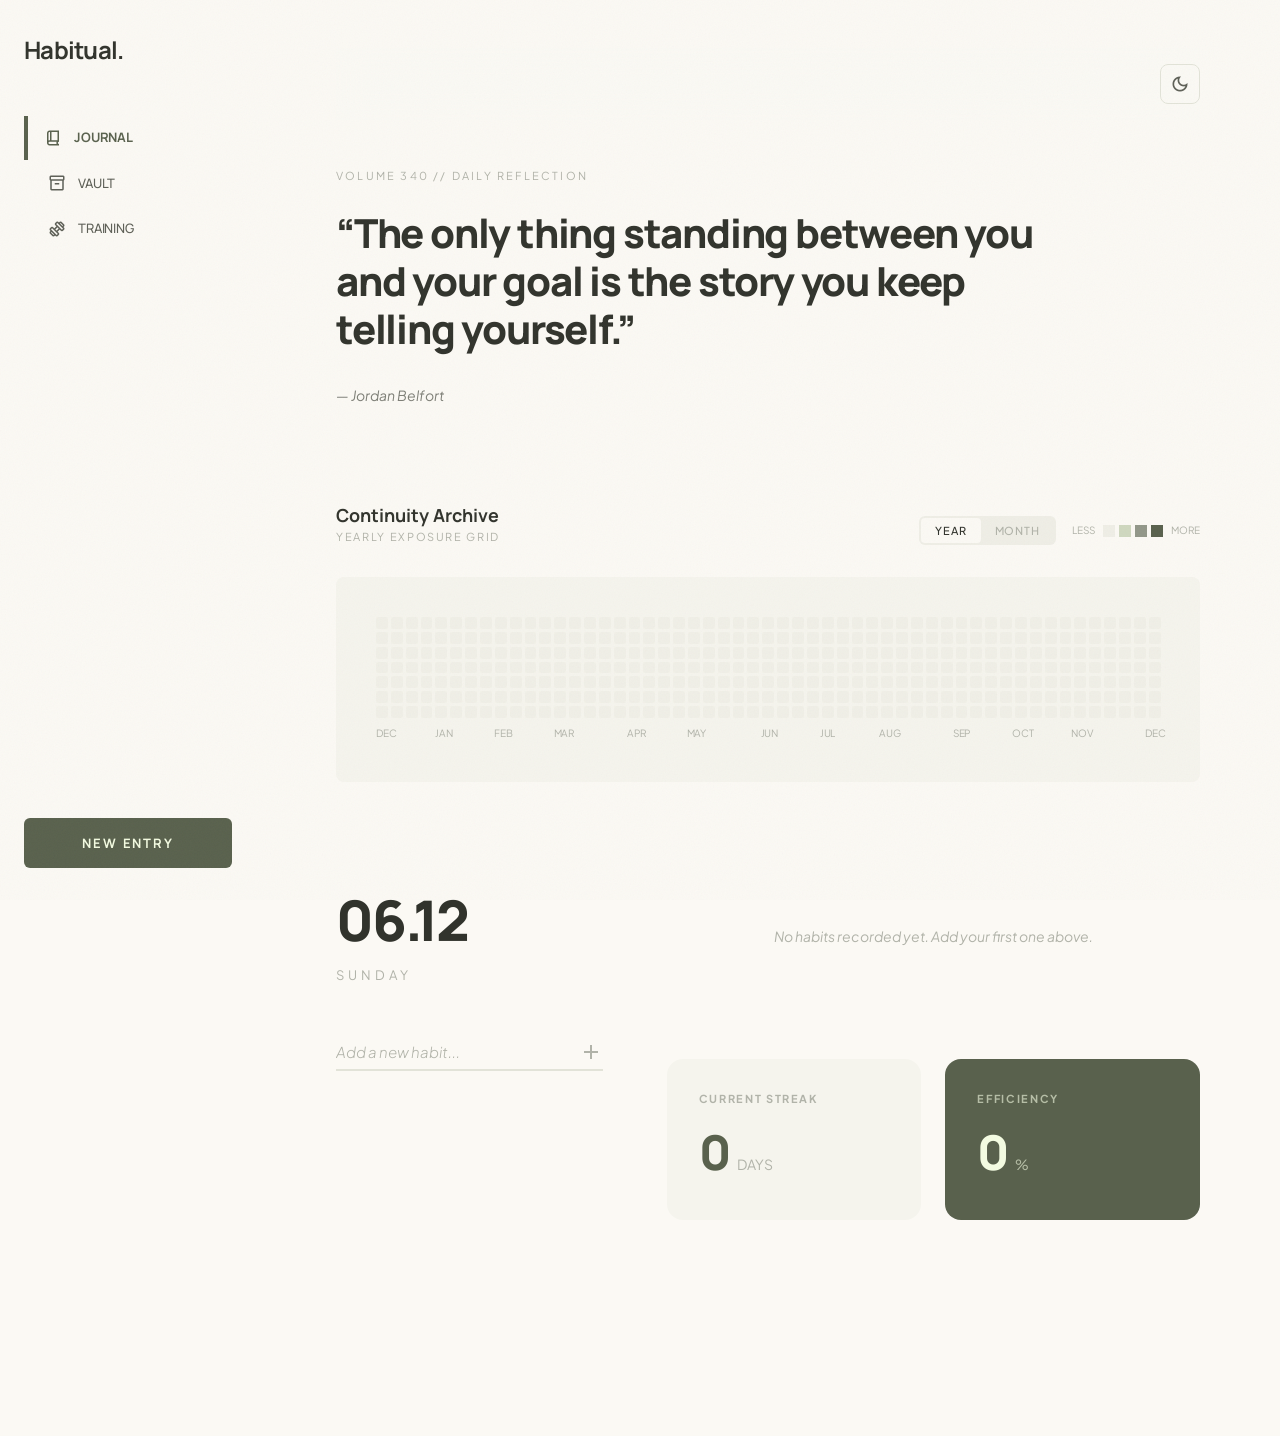
==== commit b84f8c0c: "Add password-gated Training section with cyclic blocks, heatmap, and sync Introduce a Training view " ====
--- a/index.html
+++ b/index.html
@@ -32,6 +32,10 @@
                     <span class="material-symbols-outlined">inventory_2</span>
                     <span class="nav-label">Vault</span>
                 </a>
+                <a href="#" class="nav-item" data-view="training">
+                    <span class="material-symbols-outlined">exercise</span>
+                    <span class="nav-label">Training</span>
+                </a>
             </nav>
             <div class="sidebar-footer">
                 <button class="new-entry-btn" id="new-entry-btn">New Entry</button>
@@ -56,6 +60,8 @@
             <!-- Mobile sidebar overlay -->
             <div class="mobile-sidebar-backdrop hidden" id="mobile-sidebar-backdrop"></div>
 
+            <!-- Journal View -->
+            <div id="view-journal">
             <!-- Section 1: Editorial Quote -->
             <section class="quote-section">
                 <div class="quote-inner">
@@ -137,11 +143,134 @@
                     </div>
                 </div>
             </section>
+            </div><!-- /#view-journal -->
+
             <!-- Archive View -->
             <section class="archive-view hidden" id="view-archive">
                 <h2 class="section-title">The Vault</h2>
                 <p class="archive-view-desc">Habits here are paused. Restore them to your journal or remove permanently.</p>
                 <ul class="archived-list" id="archived-list"></ul>
+            </section>
+
+            <!-- Training View -->
+            <section class="training-view hidden" id="view-training">
+                <!-- Lock screen -->
+                <div class="training-lock" id="training-lock">
+                    <div class="training-lock-inner">
+                        <span class="material-symbols-outlined training-lock-icon">lock</span>
+                        <p class="training-lock-label">Restricted</p>
+                        <h2 class="training-lock-title">Training</h2>
+                        <p class="training-lock-subtitle">Enter passcode to continue</p>
+                        <form class="training-lock-form" id="training-lock-form" autocomplete="off">
+                            <input type="password" id="training-lock-input" class="training-lock-input" placeholder="Passcode" autocomplete="off">
+                            <button type="submit" class="training-lock-btn">Unlock</button>
+                        </form>
+                        <p class="training-lock-error hidden" id="training-lock-error">Incorrect passcode</p>
+                    </div>
+                </div>
+
+                <!-- Unlocked content -->
+                <div class="training-content hidden" id="training-content">
+
+                    <!-- Empty state (no blocks) -->
+                    <div class="training-empty hidden" id="training-empty">
+                        <span class="quote-label">Block 000 // Awaiting Programme</span>
+                        <h2 class="training-empty-title">Begin a Training Block</h2>
+                        <p class="training-empty-desc">Define a cyclic routine &mdash; pick the number of days, set a title and notes for each one, then work through the cycle. When the last day is ticked, the block resets.</p>
+                        <button class="new-entry-btn training-empty-cta" id="training-empty-create">Create First Block</button>
+                    </div>
+
+                    <!-- Active block view -->
+                    <div class="training-block-view hidden" id="training-block-view">
+
+                        <!-- Header / block selector -->
+                        <header class="training-header">
+                            <div class="training-header-left">
+                                <span class="quote-label" id="training-header-label">Active Block</span>
+                                <h2 class="training-block-name" id="training-block-name"></h2>
+                                <div class="training-block-pills" id="training-block-pills"></div>
+                            </div>
+                            <div class="training-header-right">
+                                <button class="training-action-btn" id="training-new-btn" aria-label="Create new block">
+                                    <span class="material-symbols-outlined">add</span>
+                                </button>
+                                <button class="training-action-btn" id="training-edit-btn" aria-label="Edit current block">
+                                    <span class="material-symbols-outlined">edit</span>
+                                </button>
+                                <button class="training-action-btn training-action-btn-danger" id="training-delete-btn" aria-label="Delete current block">
+                                    <span class="material-symbols-outlined">delete</span>
+                                </button>
+                            </div>
+                        </header>
+
+                        <!-- Progress -->
+                        <section class="training-progress">
+                            <div class="training-progress-row">
+                                <span class="training-progress-cycle" id="training-cycle-label"></span>
+                                <span class="training-progress-day" id="training-progress-day"></span>
+                            </div>
+                            <div class="training-progress-bar">
+                                <div class="training-progress-fill" id="training-progress-fill"></div>
+                            </div>
+                        </section>
+
+                        <!-- Stats -->
+                        <div class="stat-cards training-stat-cards">
+                            <div class="stat-card stat-card-streak">
+                                <h4 class="stat-label">Current Streak</h4>
+                                <div class="stat-value-row">
+                                    <span class="stat-number" id="training-streak">0</span>
+                                    <span class="stat-unit">Days</span>
+                                </div>
+                            </div>
+                            <div class="stat-card stat-card-cycles">
+                                <h4 class="stat-label">Cycles Completed</h4>
+                                <div class="stat-value-row">
+                                    <span class="stat-number" id="training-cycles">0</span>
+                                    <span class="stat-unit">Cycles</span>
+                                </div>
+                            </div>
+                        </div>
+
+                        <!-- Training Calendar (heatmap) -->
+                        <section class="training-heatmap-section" data-mode="month">
+                            <div class="archive-header">
+                                <div>
+                                    <h3 class="archive-title">Training Calendar</h3>
+                                    <p class="archive-subtitle" id="training-heatmap-subtitle">Monthly Training Grid</p>
+                                </div>
+                                <div class="archive-header-right">
+                                    <div class="archive-toggle" role="group" aria-label="Training range">
+                                        <button type="button" class="archive-toggle-btn" data-tmode="year">Year</button>
+                                        <button type="button" class="archive-toggle-btn active" data-tmode="month">Month</button>
+                                    </div>
+                                    <div class="archive-legend">
+                                        <span class="legend-label">Less</span>
+                                        <div class="legend-boxes">
+                                            <div class="legend-box" data-level="0"></div>
+                                            <div class="legend-box" data-level="1"></div>
+                                            <div class="legend-box" data-level="2"></div>
+                                            <div class="legend-box" data-level="3"></div>
+                                        </div>
+                                        <span class="legend-label">More</span>
+                                    </div>
+                                </div>
+                            </div>
+                            <div class="archive-card">
+                                <div class="archive-grid-wrap">
+                                    <div class="archive-grid" id="training-heatmap-grid"></div>
+                                    <div class="archive-months" id="training-heatmap-months"></div>
+                                </div>
+                            </div>
+                        </section>
+
+                        <!-- Day list -->
+                        <section class="training-days-section">
+                            <h3 class="archive-title training-days-title">Training Block</h3>
+                            <ul class="training-day-list" id="training-day-list"></ul>
+                        </section>
+                    </div>
+                </div>
             </section>
         </main>
     </div>
@@ -155,6 +284,49 @@
                 <button class="modal-btn modal-btn-cancel" id="modal-cancel">Cancel</button>
                 <button class="modal-btn modal-btn-confirm" id="modal-confirm">Delete</button>
             </div>
+        </div>
+    </div>
+
+    <!-- Block create/edit modal -->
+    <div class="modal-backdrop hidden" id="block-modal">
+        <div class="modal modal-block">
+            <h3 class="modal-title" id="block-modal-title">New Block</h3>
+            <form id="block-form" class="block-form" autocomplete="off">
+                <label class="block-field">
+                    <span class="block-field-label">Block Name</span>
+                    <input type="text" id="block-name-input" class="block-field-input" maxlength="40" placeholder="e.g. Strength Cycle" required>
+                </label>
+                <label class="block-field">
+                    <span class="block-field-label">Number of Days</span>
+                    <input type="number" id="block-days-count" class="block-field-input" min="1" max="30" value="3" required>
+                </label>
+                <div class="block-days-list" id="block-days-list"></div>
+                <div class="modal-actions">
+                    <button type="button" class="modal-btn modal-btn-cancel" id="block-modal-cancel">Cancel</button>
+                    <button type="submit" class="modal-btn modal-btn-save">Save Block</button>
+                </div>
+            </form>
+        </div>
+    </div>
+
+    <!-- Block delete confirmation modal -->
+    <div class="modal-backdrop hidden" id="block-delete-modal">
+        <div class="modal">
+            <h3 class="modal-title">Delete this block?</h3>
+            <p class="modal-body">The block and its current cycle progress will be removed. Training history (streak, cycles) remains.</p>
+            <div class="modal-actions">
+                <button class="modal-btn modal-btn-cancel" id="block-delete-cancel">Cancel</button>
+                <button class="modal-btn modal-btn-confirm" id="block-delete-confirm">Delete</button>
+            </div>
+        </div>
+    </div>
+
+    <!-- Cycle complete celebration -->
+    <div class="cycle-complete-overlay hidden" id="cycle-complete-overlay">
+        <div class="cycle-complete-card">
+            <span class="material-symbols-outlined cycle-complete-icon">military_tech</span>
+            <p class="quote-label" id="cycle-complete-label">Cycle Complete</p>
+            <h3 class="cycle-complete-title" id="cycle-complete-title">Reset for next round</h3>
         </div>
     </div>
 
--- a/css/style.css
+++ b/css/style.css
@@ -1219,3 +1219,748 @@
     opacity: 0.06;
     mix-blend-mode: overlay;
 }
+
+/* ===================================
+   Training View — Lock Screen
+   =================================== */
+
+.training-lock {
+    display: flex;
+    align-items: center;
+    justify-content: center;
+    min-height: 60vh;
+    padding: 48px 24px;
+}
+
+.training-lock-inner {
+    width: 100%;
+    max-width: 380px;
+    text-align: center;
+    background: var(--surface-container-low);
+    border-radius: 12px;
+    padding: 48px 32px;
+    transition: background-color 0.7s ease;
+}
+
+.training-lock-icon {
+    display: inline-block;
+    color: var(--primary);
+    font-size: 2rem !important;
+    margin-bottom: 16px;
+    transition: color 0.7s ease;
+}
+
+.training-lock-label {
+    font-family: var(--font-body);
+    font-size: 0.6875rem;
+    text-transform: uppercase;
+    letter-spacing: 0.3em;
+    color: var(--outline-variant);
+    margin-bottom: 12px;
+}
+
+.training-lock-title {
+    font-family: var(--font-headline);
+    font-size: 2rem;
+    font-weight: 800;
+    letter-spacing: -0.03em;
+    color: var(--on-background);
+    margin-bottom: 8px;
+    transition: color 0.7s ease;
+}
+
+.training-lock-subtitle {
+    font-family: var(--font-body);
+    font-size: 0.875rem;
+    color: var(--on-surface-variant);
+    font-style: italic;
+    opacity: 0.85;
+    margin-bottom: 32px;
+}
+
+.training-lock-form {
+    display: flex;
+    flex-direction: column;
+    gap: 16px;
+}
+
+.training-lock-input {
+    width: 100%;
+    background: transparent;
+    border: none;
+    border-bottom: 2px solid var(--surface-variant);
+    padding: 10px 0;
+    font-family: var(--font-body);
+    font-size: 1rem;
+    color: var(--on-background);
+    text-align: center;
+    outline: none;
+    letter-spacing: 0.3em;
+    transition: border-color 0.2s ease, color 0.7s ease;
+}
+
+.training-lock-input::placeholder {
+    color: var(--outline-variant);
+    letter-spacing: 0.2em;
+    font-style: italic;
+    font-weight: 300;
+}
+
+.training-lock-input:focus {
+    border-bottom-color: var(--primary);
+}
+
+.training-lock-btn {
+    width: 100%;
+    background: var(--primary);
+    color: var(--on-primary);
+    border: none;
+    padding: 14px;
+    border-radius: 6px;
+    font-family: var(--font-headline);
+    font-size: 0.8125rem;
+    font-weight: 700;
+    letter-spacing: 0.2em;
+    text-transform: uppercase;
+    cursor: pointer;
+    transition: transform 0.15s ease, background-color 0.7s ease, color 0.7s ease;
+}
+
+.training-lock-btn:active {
+    transform: scale(0.97);
+}
+
+.training-lock-error {
+    font-family: var(--font-body);
+    font-size: 0.8125rem;
+    color: var(--error);
+    margin-top: 4px;
+}
+
+.training-lock.shake .training-lock-inner {
+    animation: lockShake 0.35s ease-in-out;
+}
+
+@keyframes lockShake {
+    0%, 100% { transform: translateX(0); }
+    20% { transform: translateX(-6px); }
+    40% { transform: translateX(6px); }
+    60% { transform: translateX(-4px); }
+    80% { transform: translateX(4px); }
+}
+
+/* ===================================
+   Training View — Empty State
+   =================================== */
+
+.training-empty {
+    max-width: 560px;
+    padding: 48px 0;
+}
+
+.training-empty .quote-label {
+    margin-bottom: 24px;
+}
+
+.training-empty-title {
+    font-family: var(--font-headline);
+    font-size: 2.5rem;
+    font-weight: 800;
+    color: var(--on-background);
+    line-height: 1.2;
+    letter-spacing: -0.03em;
+    margin-bottom: 24px;
+    transition: color 0.7s ease;
+}
+
+.training-empty-desc {
+    font-family: var(--font-body);
+    font-size: 0.9375rem;
+    color: var(--on-surface-variant);
+    line-height: 1.7;
+    margin-bottom: 32px;
+}
+
+.training-empty-cta {
+    width: auto;
+    padding: 14px 32px;
+}
+
+/* ===================================
+   Training View — Header
+   =================================== */
+
+.training-header {
+    display: flex;
+    justify-content: space-between;
+    align-items: flex-start;
+    gap: 24px;
+    flex-wrap: wrap;
+    margin-bottom: 48px;
+}
+
+.training-header-left {
+    flex: 1;
+    min-width: 0;
+}
+
+.training-header-left .quote-label {
+    margin-bottom: 12px;
+}
+
+.training-block-name {
+    font-family: var(--font-headline);
+    font-size: 2.5rem;
+    font-weight: 800;
+    color: var(--on-background);
+    letter-spacing: -0.03em;
+    margin-bottom: 16px;
+    line-height: 1.1;
+    transition: color 0.7s ease;
+}
+
+.training-block-pills {
+    display: flex;
+    flex-wrap: wrap;
+    gap: 8px;
+}
+
+.training-block-pill {
+    padding: 6px 14px;
+    border-radius: 999px;
+    background: var(--surface-container);
+    border: none;
+    color: var(--on-surface-variant);
+    font-family: var(--font-body);
+    font-size: 0.75rem;
+    font-weight: 500;
+    text-transform: uppercase;
+    letter-spacing: 0.1em;
+    cursor: pointer;
+    transition: background-color 0.7s ease, color 0.7s ease;
+}
+
+.training-block-pill.active {
+    background: var(--primary);
+    color: var(--on-primary);
+    font-weight: 700;
+}
+
+@media (hover: hover) {
+    .training-block-pill:not(.active):hover {
+        background: var(--surface-container-high);
+        color: var(--on-background);
+    }
+}
+
+.training-header-right {
+    display: flex;
+    align-items: center;
+    gap: 8px;
+    flex-shrink: 0;
+}
+
+.training-action-btn {
+    background: none;
+    border: 1px solid var(--surface-variant);
+    border-radius: 8px;
+    color: var(--on-surface-variant);
+    cursor: pointer;
+    display: flex;
+    align-items: center;
+    justify-content: center;
+    width: 40px;
+    height: 40px;
+    padding: 0;
+    transition: color 0.15s ease, border-color 0.15s ease, background-color 0.7s ease;
+}
+
+.training-action-btn:hover {
+    color: var(--primary);
+    border-color: var(--primary);
+}
+
+.training-action-btn-danger:hover {
+    color: var(--error);
+    border-color: var(--error);
+}
+
+.training-action-btn .material-symbols-outlined {
+    font-size: 1.125rem;
+}
+
+/* ===================================
+   Training View — Progress
+   =================================== */
+
+.training-progress {
+    margin-bottom: 48px;
+    padding: 24px 28px;
+    background: var(--surface-container-low);
+    border-radius: 12px;
+    transition: background-color 0.7s ease;
+}
+
+.training-progress-row {
+    display: flex;
+    justify-content: space-between;
+    align-items: baseline;
+    margin-bottom: 16px;
+    gap: 16px;
+}
+
+.training-progress-cycle {
+    font-family: var(--font-headline);
+    font-size: 0.875rem;
+    font-weight: 700;
+    text-transform: uppercase;
+    letter-spacing: 0.15em;
+    color: var(--on-background);
+    transition: color 0.7s ease;
+}
+
+.training-progress-day {
+    font-family: var(--font-body);
+    font-size: 0.75rem;
+    text-transform: uppercase;
+    letter-spacing: 0.2em;
+    color: var(--outline-variant);
+}
+
+.training-progress-bar {
+    height: 6px;
+    background: var(--surface-container-high);
+    border-radius: 999px;
+    overflow: hidden;
+    transition: background-color 0.7s ease;
+}
+
+.training-progress-fill {
+    height: 100%;
+    background: var(--primary);
+    border-radius: 999px;
+    width: 0%;
+    transition: width 0.4s ease, background-color 0.7s ease;
+}
+
+/* ===================================
+   Training View — Stats
+   =================================== */
+
+.training-stat-cards {
+    margin-top: 0;
+    margin-bottom: 64px;
+}
+
+.stat-card-cycles {
+    background: var(--primary);
+    color: var(--on-primary);
+}
+
+.stat-card-cycles .stat-label {
+    color: var(--on-primary);
+    opacity: 0.6;
+}
+
+.stat-card-cycles .stat-unit {
+    opacity: 0.6;
+}
+
+/* ===================================
+   Training View — Heatmap
+   =================================== */
+
+.training-heatmap-section {
+    margin-bottom: 64px;
+}
+
+.training-heatmap-section[data-mode="month"] .archive-grid-wrap {
+    min-width: 0;
+}
+
+.training-heatmap-section[data-mode="month"] .archive-grid {
+    grid-template-rows: repeat(7, 14px);
+    grid-auto-columns: 14px;
+    justify-content: start;
+}
+
+.training-heatmap-section[data-mode="month"] .archive-months {
+    display: none;
+}
+
+/* ===================================
+   Training View — Day List
+   =================================== */
+
+.training-days-section {
+    margin-bottom: 64px;
+}
+
+.training-days-title {
+    margin-bottom: 24px;
+}
+
+.training-day-list {
+    list-style: none;
+    display: flex;
+    flex-direction: column;
+    gap: 12px;
+}
+
+.training-day-item {
+    display: flex;
+    align-items: flex-start;
+    gap: 20px;
+    padding: 20px;
+    background: var(--surface-container-highest);
+    border-radius: 8px;
+    transition: transform 0.2s ease, background-color 0.7s ease;
+    user-select: none;
+}
+
+.training-day-item.completed {
+    background: var(--secondary-container);
+    opacity: 0.85;
+}
+
+.training-day-check {
+    flex-shrink: 0;
+    width: 24px;
+    height: 24px;
+    border: 2px solid var(--primary);
+    border-radius: 4px;
+    background: transparent;
+    cursor: pointer;
+    display: flex;
+    align-items: center;
+    justify-content: center;
+    transition: all 0.15s ease, background-color 0.7s ease, border-color 0.7s ease, color 0.7s ease;
+    padding: 0;
+    color: var(--primary);
+    margin-top: 2px;
+}
+
+.training-day-check .material-symbols-outlined {
+    font-size: 1.125rem;
+    transform: scale(0);
+    transition: transform 0.15s ease;
+}
+
+.training-day-check:active {
+    transform: scale(0.9);
+}
+
+.training-day-item.completed .training-day-check {
+    background: var(--primary);
+    border-color: var(--primary);
+    color: var(--on-primary);
+}
+
+.training-day-item.completed .training-day-check .material-symbols-outlined {
+    transform: scale(1);
+}
+
+.training-day-body {
+    flex: 1;
+    min-width: 0;
+    display: flex;
+    flex-direction: column;
+    gap: 6px;
+}
+
+.training-day-top {
+    display: flex;
+    align-items: center;
+    gap: 12px;
+    flex-wrap: wrap;
+}
+
+.training-day-badge {
+    font-family: var(--font-body);
+    font-size: 0.625rem;
+    text-transform: uppercase;
+    letter-spacing: 0.2em;
+    padding: 4px 10px;
+    border-radius: 4px;
+    background: var(--surface-container-low);
+    color: var(--outline-variant);
+    flex-shrink: 0;
+    transition: background-color 0.7s ease, color 0.7s ease;
+}
+
+.training-day-item.completed .training-day-badge {
+    background: var(--surface-container);
+    color: var(--primary);
+}
+
+.training-day-title {
+    font-family: var(--font-headline);
+    font-size: 1.0625rem;
+    font-weight: 600;
+    color: var(--on-background);
+    letter-spacing: -0.01em;
+    transition: color 0.7s ease;
+}
+
+.training-day-item.completed .training-day-title {
+    text-decoration: line-through;
+    opacity: 0.6;
+    font-style: italic;
+}
+
+.training-day-notes {
+    font-family: var(--font-body);
+    font-size: 0.875rem;
+    color: var(--on-surface-variant);
+    line-height: 1.6;
+    white-space: pre-wrap;
+}
+
+.training-day-item.completed .training-day-notes {
+    opacity: 0.6;
+}
+
+@media (hover: hover) {
+    .training-day-item:hover {
+        transform: translateX(4px);
+    }
+    .training-day-item.completed:hover {
+        transform: none;
+    }
+    .training-day-item:hover .training-day-check .material-symbols-outlined {
+        transform: scale(1);
+    }
+}
+
+/* ===================================
+   Block Create/Edit Modal
+   =================================== */
+
+.modal-block {
+    max-width: 520px;
+    max-height: 85vh;
+    display: flex;
+    flex-direction: column;
+}
+
+.block-form {
+    display: flex;
+    flex-direction: column;
+    gap: 20px;
+    overflow: hidden;
+    min-height: 0;
+}
+
+.block-field {
+    display: flex;
+    flex-direction: column;
+    gap: 6px;
+}
+
+.block-field-label {
+    font-family: var(--font-body);
+    font-size: 0.6875rem;
+    text-transform: uppercase;
+    letter-spacing: 0.2em;
+    color: var(--outline-variant);
+}
+
+.block-field-input {
+    width: 100%;
+    background: transparent;
+    border: none;
+    border-bottom: 2px solid var(--surface-variant);
+    padding: 8px 0;
+    font-family: var(--font-body);
+    font-size: 0.9375rem;
+    color: var(--on-background);
+    outline: none;
+    transition: border-color 0.2s ease, color 0.7s ease;
+}
+
+.block-field-input:focus {
+    border-bottom-color: var(--primary);
+}
+
+.block-days-list {
+    display: flex;
+    flex-direction: column;
+    gap: 16px;
+    overflow-y: auto;
+    padding-right: 6px;
+    flex: 1;
+    min-height: 0;
+    margin: 0 -6px 0 0;
+}
+
+.block-day-field {
+    background: var(--surface-container-low);
+    padding: 16px;
+    border-radius: 8px;
+    display: flex;
+    flex-direction: column;
+    gap: 10px;
+    transition: background-color 0.7s ease;
+}
+
+.block-day-field-header {
+    font-family: var(--font-body);
+    font-size: 0.625rem;
+    text-transform: uppercase;
+    letter-spacing: 0.25em;
+    color: var(--primary);
+    font-weight: 700;
+    transition: color 0.7s ease;
+}
+
+.block-day-title {
+    width: 100%;
+    background: transparent;
+    border: none;
+    border-bottom: 1px solid var(--surface-variant);
+    padding: 6px 0;
+    font-family: var(--font-headline);
+    font-size: 0.95rem;
+    font-weight: 600;
+    color: var(--on-background);
+    outline: none;
+    transition: border-color 0.2s ease, color 0.7s ease;
+}
+
+.block-day-title:focus {
+    border-bottom-color: var(--primary);
+}
+
+.block-day-notes {
+    width: 100%;
+    background: transparent;
+    border: none;
+    padding: 6px 0;
+    font-family: var(--font-body);
+    font-size: 0.8125rem;
+    color: var(--on-surface-variant);
+    outline: none;
+    resize: vertical;
+    min-height: 56px;
+    line-height: 1.5;
+    transition: color 0.7s ease;
+}
+
+.block-day-notes::placeholder,
+.block-day-title::placeholder,
+.block-field-input::placeholder {
+    color: var(--outline-variant);
+    font-weight: 300;
+    font-style: italic;
+}
+
+.modal-btn-save {
+    background: var(--primary);
+    color: var(--on-primary);
+}
+
+.modal-btn-save:hover {
+    background: var(--primary-dim);
+}
+
+/* ===================================
+   Cycle Complete Overlay
+   =================================== */
+
+.cycle-complete-overlay {
+    position: fixed;
+    inset: 0;
+    display: flex;
+    align-items: center;
+    justify-content: center;
+    pointer-events: none;
+    z-index: 9000;
+    background: rgba(0, 0, 0, 0);
+    transition: background-color 0.4s ease;
+}
+
+.cycle-complete-overlay.visible {
+    background: rgba(0, 0, 0, 0.35);
+    backdrop-filter: blur(2px);
+}
+
+.cycle-complete-card {
+    background: var(--surface-container-lowest);
+    border-radius: 12px;
+    padding: 40px 56px;
+    text-align: center;
+    box-shadow: 0 16px 48px rgba(0, 0, 0, 0.2);
+    transform: scale(0.92);
+    opacity: 0;
+    transition: opacity 0.4s ease, transform 0.4s ease, background-color 0.7s ease;
+}
+
+.cycle-complete-overlay.visible .cycle-complete-card {
+    opacity: 1;
+    transform: scale(1);
+}
+
+.cycle-complete-icon {
+    display: inline-block;
+    color: var(--primary);
+    font-size: 2.5rem !important;
+    margin-bottom: 12px;
+    transition: color 0.7s ease;
+}
+
+.cycle-complete-title {
+    font-family: var(--font-headline);
+    font-size: 1.25rem;
+    font-weight: 700;
+    color: var(--on-background);
+    letter-spacing: -0.01em;
+    margin-top: 8px;
+    transition: color 0.7s ease;
+}
+
+/* ===================================
+   Training — Mobile Tweaks
+   =================================== */
+
+@media (max-width: 767px) {
+    .training-block-name {
+        font-size: 2rem;
+    }
+    .training-empty-title {
+        font-size: 2rem;
+    }
+    .training-header {
+        margin-bottom: 32px;
+    }
+    .training-header-right {
+        order: -1;
+        width: 100%;
+        justify-content: flex-end;
+    }
+    .training-stat-cards {
+        flex-direction: column;
+    }
+    .training-progress {
+        padding: 20px;
+    }
+    .modal-block {
+        max-height: 90vh;
+    }
+    .training-day-item {
+        padding: 16px;
+        gap: 14px;
+    }
+    .cycle-complete-card {
+        padding: 32px 24px;
+    }
+}
+
+/* Theme fade transitions for new training elements */
+.training-lock-inner,
+.training-progress,
+.training-day-item,
+.block-day-field,
+.cycle-complete-card,
+.stat-card-cycles {
+    transition: background-color 0.7s ease, color 0.7s ease, border-color 0.7s ease;
+}
